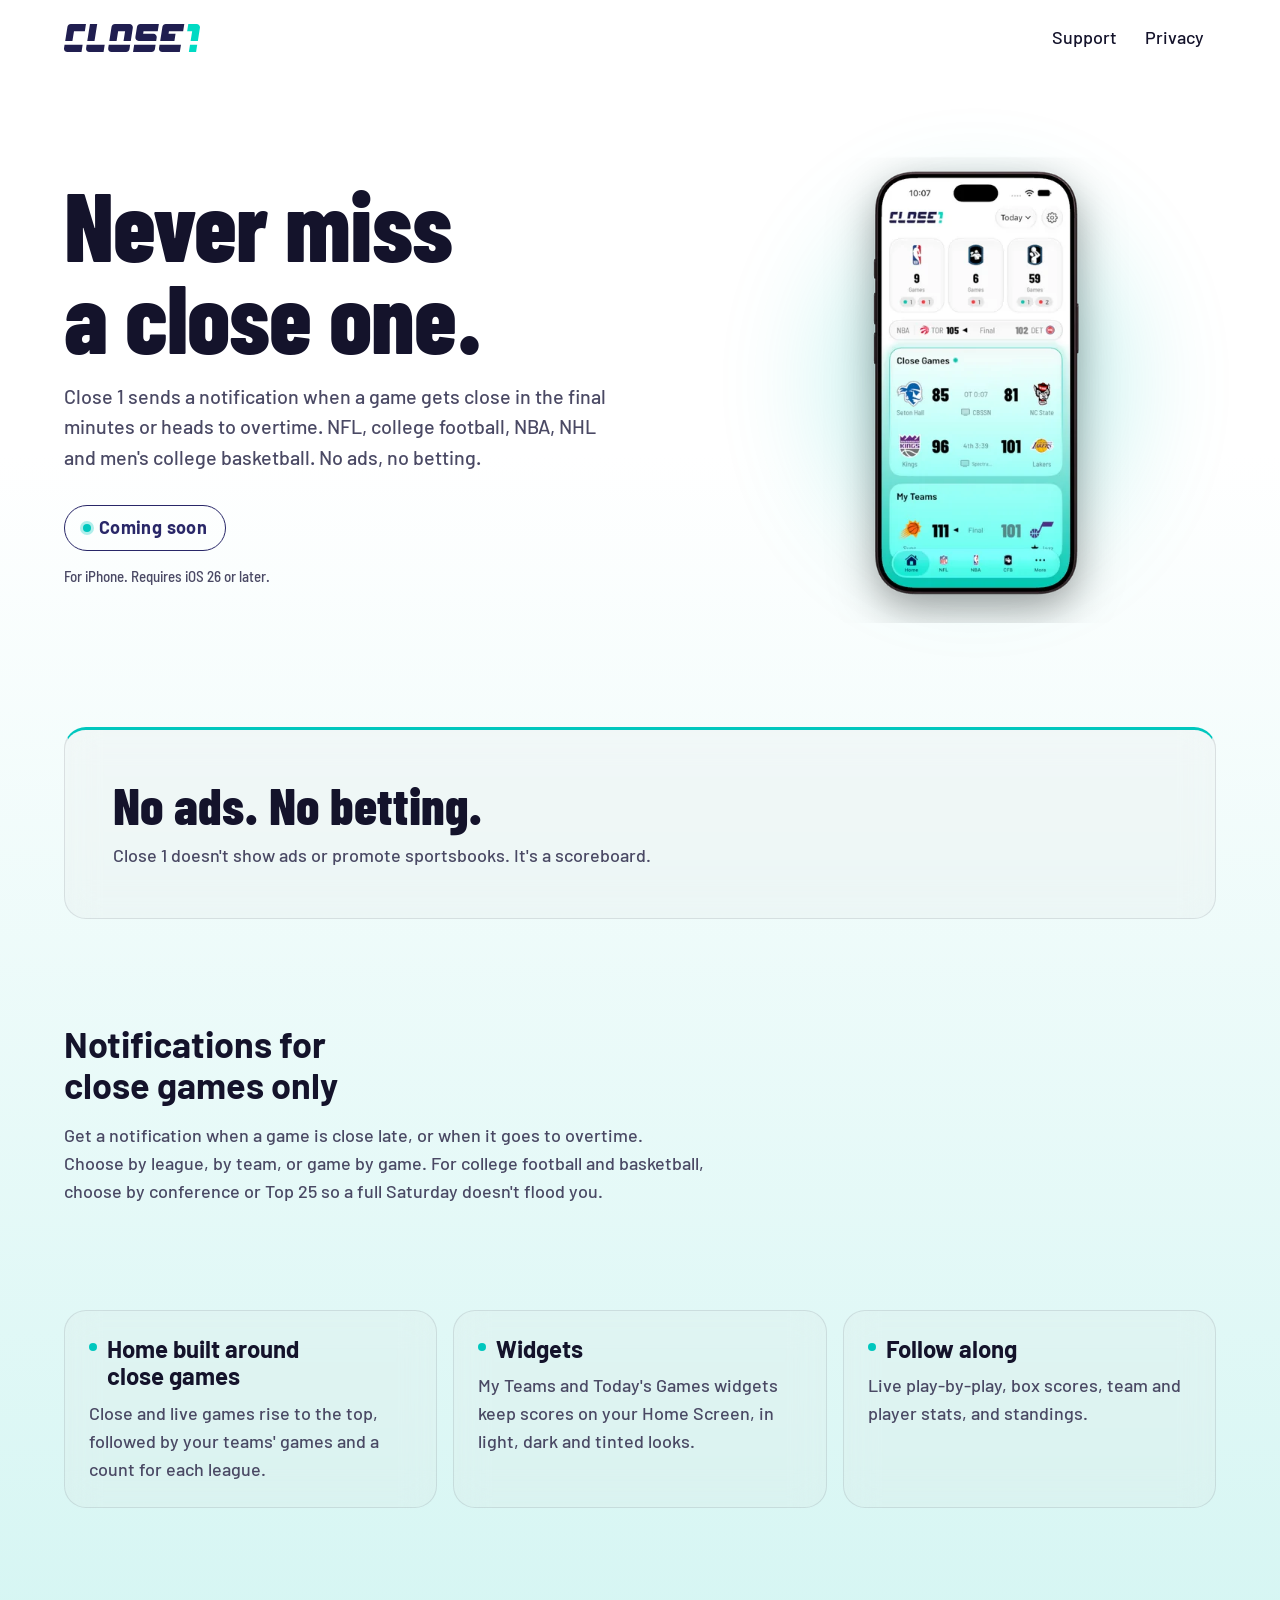
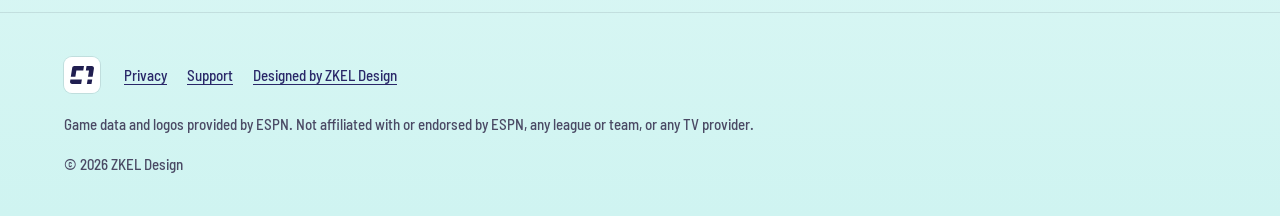
==== index.html @ 5770586e "Build Close 1 marketing site Home, Support (FAQ), Privacy Policy and 404 pages in semantic HTML with" ====
<!doctype html>
<html lang="en">
<head>
  <meta charset="utf-8">
  <meta name="viewport" content="width=device-width, initial-scale=1">
  <title>Close 1: Live Sports Scores</title>
  <meta name="description" content="Close 1 sends notifications when a game gets close or goes to overtime. NFL, college football, NBA, NHL and men's college basketball. No ads, no betting.">
  <link rel="canonical" href="https://close1app.zkeldesign.com/">
  <meta name="color-scheme" content="light dark">
  <meta name="theme-color" content="#ffffff" media="(prefers-color-scheme: light)">
  <meta name="theme-color" content="#201e50" media="(prefers-color-scheme: dark)">

  <!-- Smart App Banner: add once the app has an App Store ID, e.g.
       <meta name="apple-itunes-app" content="app-id=APP_STORE_ID"> -->

  <meta property="og:type" content="website">
  <meta property="og:site_name" content="Close 1">
  <meta property="og:title" content="Close 1: Live Sports Scores">
  <meta property="og:description" content="Close 1 sends notifications when a game gets close or goes to overtime. NFL, college football, NBA, NHL and men's college basketball. No ads, no betting.">
  <meta property="og:url" content="https://close1app.zkeldesign.com/">
  <!-- TODO(close1): add og:image, og:image:width (1200), og:image:height (630),
       og:image:alt and twitter:image once images/og-image.png exists. -->
  <meta name="twitter:card" content="summary_large_image">
  <meta name="twitter:title" content="Close 1: Live Sports Scores">
  <meta name="twitter:description" content="Close 1 sends notifications when a game gets close or goes to overtime. NFL, college football, NBA, NHL and men's college basketball. No ads, no betting.">

  <link rel="icon" href="/images/favicon.svg" type="image/svg+xml">
  <link rel="icon" href="/images/favicon-32.png" type="image/png" sizes="32x32">
  <link rel="apple-touch-icon" href="/apple-touch-icon.png">

  <link rel="preload" href="/fonts/Barlow-Medium.woff2" as="font" type="font/woff2" crossorigin>
  <link rel="preload" href="/fonts/BarlowCondensed-ExtraBold.woff2" as="font" type="font/woff2" crossorigin>
  <link rel="stylesheet" href="/styles.css">
</head>
<body>
  <a class="skip-link" href="#main">Skip to main content</a>

  <header class="site-header">
    <div class="container">
      <a class="brand" href="/">
        <picture>
          <source srcset="/images/wordmark-light.svg" media="(prefers-color-scheme: dark)">
          <img src="/images/wordmark-dark.svg" alt="Close 1" width="136" height="28">
        </picture>
      </a>
      <nav aria-label="Primary" class="site-nav">
        <ul>
          <li><a href="/support/">Support</a></li>
          <li><a href="/privacy/">Privacy</a></li>
        </ul>
      </nav>
    </div>
  </header>

  <main id="main">
    <section class="hero">
      <div class="container">
        <div class="hero-text">
          <h1>Never miss a close one.</h1>
          <p class="hero-lede">Close 1 sends a notification when a game gets close in the final minutes or heads to overtime. NFL, college football, NBA, NHL and men's college basketball. No ads, no betting.</p>
          <!-- App Store badge: when the app is live, replace the "Coming soon" pill below with
               <a href="APP_STORE_URL"><img src="/images/app-store-badge-light.svg" alt="Download on the App Store" width="120" height="40"></a>
               (use a <picture> for the dark badge). See README. -->
          <p class="pill">Coming soon</p>
          <p class="fine-print">For iPhone. Requires iOS 26 or later.</p>
        </div>
        <div class="hero-media">
          <picture>
            <source type="image/webp" media="(prefers-color-scheme: dark)"
                    srcset="/images/hero-dark-640.webp 640w, /images/hero-dark-960.webp 960w"
                    sizes="(min-width: 32rem) 30rem, calc(100vw - 2rem)">
            <source type="image/png" media="(prefers-color-scheme: dark)"
                    srcset="/images/hero-dark-640.png 640w, /images/hero-dark-960.png 960w"
                    sizes="(min-width: 32rem) 30rem, calc(100vw - 2rem)">
            <source type="image/webp"
                    srcset="/images/hero-light-640.webp 640w, /images/hero-light-960.webp 960w"
                    sizes="(min-width: 32rem) 30rem, calc(100vw - 2rem)">
            <img src="/images/hero-light-960.png"
                 srcset="/images/hero-light-640.png 640w, /images/hero-light-960.png 960w"
                 sizes="(min-width: 32rem) 30rem, calc(100vw - 2rem)"
                 width="960" height="960" fetchpriority="high"
                 alt="Close 1 Home screen showing a Close Games card with a game in the final minutes.">
          </picture>
        </div>
      </div>
    </section>

    <section class="section">
      <div class="container">
        <div class="band card">
          <h2>No ads. No betting.</h2>
          <p>Close 1 doesn't show ads or promote sportsbooks. It's a scoreboard.</p>
        </div>
      </div>
    </section>

    <section class="section">
      <div class="container feature-main">
        <div>
          <h2>Notifications for close games only</h2>
          <p class="section-text">Get a notification when a game is close late, or when it goes to overtime. Choose by league, by team, or game by game. For college football and basketball, choose by conference or Top 25 so a full Saturday doesn't flood you.</p>
        </div>
        <!-- Image slot: add images/notifications-light.png and -dark.png, then add a
             <div class="feature-media"><picture>…</picture></div> here with
             alt="Close 1 notifications for a close game and a game headed to overtime."
             and loading="lazy". -->
      </div>
    </section>

    <section class="section">
      <div class="container">
        <ul class="feature-grid">
          <li class="feature-card card">
            <h2>Home built around close games</h2>
            <p>Close and live games rise to the top, followed by your teams' games and a count for each league.</p>
            <!-- Image slot: images/home-light.png / home-dark.png.
                 alt="Close 1 Home screen with Today's Lineup, Close Games and My Teams." -->
          </li>
          <li class="feature-card card">
            <h2>Widgets</h2>
            <p>My Teams and Today's Games widgets keep scores on your Home Screen, in light, dark and tinted looks.</p>
            <!-- Image slot: images/widgets-light.png / widgets-dark.png.
                 alt="Close 1 My Teams and Today's Games widgets on an iPhone Home Screen." -->
          </li>
          <li class="feature-card card">
            <h2>Follow along</h2>
            <p>Live play-by-play, box scores, team and player stats, and standings.</p>
            <!-- Image slot: images/follow-along-light.png / follow-along-dark.png.
                 alt="Close 1 game details with live plays and player stats." -->
          </li>
        </ul>
      </div>
    </section>

    <!-- TODO(close1): add tip line when TIP_URL is available -->
  </main>

  <footer class="site-footer">
    <div class="container">
      <div class="footer-top">
        <picture>
          <source srcset="/images/monogram-dark.svg" media="(prefers-color-scheme: dark)">
          <img class="footer-mark" src="/images/monogram-light.svg" alt="" width="36" height="36">
        </picture>
        <ul class="footer-links">
          <li><a href="/privacy/">Privacy</a></li>
          <li><a href="/support/">Support</a></li>
          <li><a href="https://zkeldesign.com">Designed by ZKEL Design</a></li>
        </ul>
      </div>
      <p>Game data and logos provided by ESPN. Not affiliated with or endorsed by ESPN, any league or team, or any TV provider.</p>
      <p>© 2026 ZKEL Design</p>
    </div>
  </footer>
</body>
</html>
---- styles.css ----
/* Close 1 site styles
   One stylesheet, no build step. Design tokens live in :root and are
   redefined for dark mode. Contrast ratios for these tokens are in README.md. */

/* ---------- Fonts (self-hosted Barlow, SIL OFL 1.1) ---------- */

@font-face {
  font-family: "Barlow";
  src: url("/fonts/Barlow-Medium.woff2") format("woff2");
  font-weight: 500;
  font-style: normal;
  font-display: swap;
}

@font-face {
  font-family: "Barlow";
  src: url("/fonts/Barlow-Bold.woff2") format("woff2");
  font-weight: 700;
  font-style: normal;
  font-display: swap;
}

@font-face {
  font-family: "Barlow Condensed";
  src: url("/fonts/BarlowCondensed-ExtraBold.woff2") format("woff2");
  font-weight: 800;
  font-style: normal;
  font-display: swap;
}

@font-face {
  font-family: "Barlow Semi Condensed";
  src: url("/fonts/BarlowSemiCondensed-Medium.woff2") format("woff2");
  font-weight: 500;
  font-style: normal;
  font-display: swap;
}

/* ---------- Design tokens ---------- */

:root {
  color-scheme: light dark;

  /* Brand */
  --navy: #292768;
  --mint: #00c7be;           /* light mode: decoration only (2.1:1 on white) */

  /* Light scheme */
  --bg: #ffffff;
  --bg-end: #cff4f1;         /* soft mint at the bottom of the page */
  --text: #14132b;
  --text-secondary: #4a4964;
  --accent: var(--navy);     /* links, pill, text accents */
  --accent-on: #ffffff;
  --focus: var(--navy);
  --decor: var(--mint);      /* glows, borders, dots */
  --live: #ff3b30;
  --surface: rgb(221 221 221 / 0.15);
  --surface-solid: #fafafa;
  --outline: rgb(20 19 43 / 0.1);
  --shadow: 0 1.5rem 3rem -1.5rem rgb(41 39 104 / 0.35);

  /* Type */
  --font-body: "Barlow", system-ui, -apple-system, "Segoe UI", Roboto, "Helvetica Neue", Arial, sans-serif;
  --font-display: "Barlow Condensed", "Avenir Next Condensed", "Arial Narrow", system-ui, sans-serif;
  --font-small: "Barlow Semi Condensed", "Barlow", system-ui, -apple-system, "Segoe UI", Roboto, Arial, sans-serif;

  --step-0: 1.0625rem;                                  /* 17px body */
  --step-small: 0.9375rem;                              /* 15px */
  --step-1: clamp(1.25rem, 1.1rem + 0.6vw, 1.5rem);     /* card headings */
  --step-2: clamp(1.625rem, 1.3rem + 1.4vw, 2.25rem);   /* section headings */
  --step-hero: clamp(3rem, 1.6rem + 6vw, 6rem);         /* h1 */

  /* Layout */
  --gutter: clamp(1rem, 4vw, 2rem);
  --max: 72rem;
  --radius: 1.375rem;   /* 22px */
  --space: clamp(3.5rem, 2rem + 6vw, 6.5rem);
}

@media (prefers-color-scheme: dark) {
  :root {
    --bg: #201e50;
    --bg-end: #07061a;
    --text: #ffffff;
    --text-secondary: #c3c2dc;
    --accent: #63e6e2;
    --accent-on: #201e50;
    --focus: #63e6e2;
    --decor: #63e6e2;
    --live: #ff453a;
    --surface: rgb(42 42 51 / 0.6);
    --surface-solid: #1f1e33;
    --outline: rgb(255 255 255 / 0.1);
    --shadow: 0 1.5rem 3.5rem -1rem rgb(99 230 226 / 0.18);
  }
}

@media (min-width: 64rem) {
  :root {
    --step-0: 1.125rem; /* 18px */
  }
}

/* ---------- Base ---------- */

*,
*::before,
*::after {
  box-sizing: border-box;
}

html {
  -webkit-text-size-adjust: 100%;
  text-size-adjust: 100%;
}

body {
  margin: 0;
  min-height: 100vh;
  display: flex;
  flex-direction: column;
  background-color: var(--bg);
  background-image: linear-gradient(180deg, var(--bg) 0%, var(--bg) 25%, var(--bg-end) 100%);
  color: var(--text);
  font-family: var(--font-body);
  font-weight: 500;
  font-size: var(--step-0);
  line-height: 1.55;
  overflow-wrap: break-word;
}

main {
  flex: 1;
}

h1,
h2,
h3 {
  margin: 0;
  line-height: 1.15;
  text-wrap: balance;
}

h2,
h3 {
  font-weight: 700;
}

p {
  margin: 0;
  text-wrap: pretty;
}

img,
svg {
  display: block;
  max-width: 100%;
  height: auto;
}

a {
  color: var(--accent);
  text-decoration-line: underline;
  text-decoration-thickness: 0.08em;
  text-underline-offset: 0.18em;
}

a:hover {
  text-decoration-thickness: 0.14em;
}

:focus-visible {
  outline: 3px solid var(--focus);
  outline-offset: 3px;
  border-radius: 0.25rem;
}

.container {
  width: 100%;
  max-width: calc(var(--max) + 2 * var(--gutter));
  margin-inline: auto;
  padding-inline: var(--gutter);
}

.visually-hidden {
  position: absolute !important;
  width: 1px;
  height: 1px;
  margin: -1px;
  padding: 0;
  overflow: hidden;
  clip: rect(0 0 0 0);
  white-space: nowrap;
  border: 0;
}

/* ---------- Skip link ---------- */

.skip-link {
  position: absolute;
  top: 0.5rem;
  left: 0.5rem;
  z-index: 10;
  padding: 0.75rem 1rem;
  background: var(--accent);
  color: var(--accent-on);
  font-weight: 700;
  border-radius: 0.5rem;
  transform: translateY(-200%);
}

.skip-link:focus,
.skip-link:focus-visible {
  transform: none;
  outline-color: var(--text);
}

/* ---------- Header ---------- */

.site-header .container {
  display: flex;
  flex-wrap: wrap;
  align-items: center;
  justify-content: space-between;
  gap: 0.5rem 1.5rem;
  padding-block: 1rem;
}

.brand {
  display: inline-flex;
  align-items: center;
  min-height: 2.75rem;
  padding-block: 0.25rem;
}

.brand img {
  width: 8.5rem;
  height: auto;
}

.site-nav ul {
  display: flex;
  flex-wrap: wrap;
  gap: 0.25rem;
  margin: 0;
  padding: 0;
  list-style: none;
}

.site-nav a {
  display: inline-flex;
  align-items: center;
  min-height: 2.75rem;
  min-width: 2.75rem;
  padding: 0.5rem 0.75rem;
  color: var(--text);
  text-decoration: none;
  border-radius: 999px;
}

.site-nav a:hover {
  background: var(--surface);
  box-shadow: inset 0 0 0 1px var(--outline);
}

.site-nav a[aria-current="page"] {
  color: var(--accent);
  text-decoration-line: underline;
  text-decoration-thickness: 2px;
  text-underline-offset: 0.3em;
}

/* ---------- Cards ---------- */

.card {
  background: var(--surface-solid);
  border: 1px solid var(--outline);
  border-radius: var(--radius);
}

@supports ((-webkit-backdrop-filter: blur(1px)) or (backdrop-filter: blur(1px))) {
  .card {
    background: var(--surface);
    -webkit-backdrop-filter: blur(16px);
    backdrop-filter: blur(16px);
  }
}

/* ---------- Hero ---------- */

.hero {
  padding-block: clamp(2rem, 1rem + 4vw, 4.5rem) var(--space);
}

.hero .container {
  display: grid;
  gap: clamp(2.5rem, 2rem + 3vw, 4rem);
  align-items: center;
}

.hero h1 {
  font-family: var(--font-display);
  font-weight: 800;
  font-size: var(--step-hero);
  line-height: 0.95;
  letter-spacing: -0.01em;
}

.hero-lede {
  margin-top: 1.25rem;
  max-width: 34rem;
  font-size: calc(var(--step-0) * 1.1);
  color: var(--text-secondary);
}

/* Non-interactive status pill. Deliberately an outline badge, not a filled
   button, so it doesn't read as something to press. */
.pill {
  display: inline-flex;
  align-items: center;
  gap: 0.5rem;
  margin-top: 2rem;
  padding: 0.5rem 1.125rem;
  border: 1.5px solid var(--accent);
  border-radius: 999px;
  color: var(--accent);
  font-weight: 700;
  letter-spacing: 0.02em;
}

.pill::before {
  content: "";
  width: 0.5rem;
  height: 0.5rem;
  border-radius: 50%;
  background: var(--decor);
  box-shadow: 0 0 0 3px color-mix(in srgb, var(--decor) 30%, transparent);
}

.fine-print {
  margin-top: 0.875rem;
  font-family: var(--font-small);
  font-size: var(--step-small);
  color: var(--text-secondary);
}

.hero-media {
  position: relative;
  justify-self: center;
  width: 100%;
  max-width: 30rem;
}

/* Soft glow behind the phone. The hero PNGs are transparent mockups that
   already include their own drop shadow, so the image itself gets no box. */
.hero-media::before {
  content: "";
  position: absolute;
  inset: 15% 20%;
  z-index: -1;
  border-radius: 50%;
  background: var(--decor);
  opacity: 0.22;
  filter: blur(60px);
}

.hero-media img {
  position: relative;
  width: 100%;
}

/* Raw screenshots for the feature blocks: rounded corners and a soft shadow. */
.feature-media img {
  width: 100%;
  border-radius: var(--radius);
  box-shadow: var(--shadow);
}

@media (min-width: 55rem) {
  .hero .container {
    grid-template-columns: 1.05fr 0.95fr;
  }

  .hero-media {
    justify-self: end;
  }
}

/* ---------- Sections ---------- */

.section {
  padding-block: 0 var(--space);
}

.section h2 {
  font-size: var(--step-2);
}

.section-text {
  margin-top: 1rem;
  max-width: 40rem;
  color: var(--text-secondary);
}

/* No-ads band */
.band {
  padding: clamp(1.75rem, 1rem + 3vw, 3rem);
  border-top: 3px solid var(--decor);
}

.band h2 {
  font-family: var(--font-display);
  font-weight: 800;
  font-size: clamp(2rem, 1.4rem + 2.5vw, 3.25rem);
  line-height: 1;
}

.band p {
  margin-top: 0.75rem;
  max-width: 40rem;
  color: var(--text-secondary);
}

/* Main feature */
.feature-main {
  display: grid;
  gap: 2rem;
  align-items: center;
}

.feature-main h2 {
  max-width: 20ch;
}

@media (min-width: 55rem) {
  .feature-main:has(.feature-media) {
    grid-template-columns: 1fr 1fr;
  }
}

/* Feature grid */
.feature-grid {
  display: grid;
  grid-template-columns: repeat(auto-fit, minmax(min(100%, 18rem), 1fr));
  gap: 1rem;
  margin: 0;
  padding: 0;
  list-style: none;
}

.feature-card {
  display: flex;
  flex-direction: column;
  gap: 0.625rem;
  padding: 1.5rem;
}

.feature-card h2 {
  display: flex;
  align-items: flex-start;
  gap: 0.625rem;
  font-size: var(--step-1);
}

/* Decorative "close game" dot, echoing the app's Close Games card. */
.feature-card h2::before {
  content: "";
  flex: none;
  width: 0.5rem;
  height: 0.5rem;
  margin-top: 0.36em; /* centers the dot on the first line */
  border-radius: 50%;
  background: var(--decor);
}

.feature-card p {
  color: var(--text-secondary);
}

.feature-card .feature-media {
  margin-top: auto;
  padding-top: 0.75rem;
}

/* Tip line (home page only) */
.tip {
  color: var(--text-secondary);
  text-align: center;
}

/* ---------- Content pages (support, privacy, 404) ---------- */

.page {
  padding-block: clamp(2rem, 1rem + 4vw, 4rem) var(--space);
}

.prose {
  max-width: 44rem;
}

.prose h1 {
  font-family: var(--font-display);
  font-weight: 800;
  font-size: clamp(2.5rem, 1.8rem + 3vw, 4rem);
  line-height: 1;
}

.prose h2 {
  margin-top: 2.5rem;
  font-size: var(--step-1);
}

.prose p,
.prose ul {
  margin-top: 1rem;
}

.prose ul {
  padding-left: 1.25rem;
}

.prose li + li {
  margin-top: 0.5rem;
}

.prose .lede {
  margin-top: 1.25rem;
  color: var(--text-secondary);
}

.meta {
  font-family: var(--font-small);
  font-size: var(--step-small);
  color: var(--text-secondary);
}

/* ---------- FAQ ---------- */

.faq {
  margin-top: 1.25rem;
  display: grid;
  gap: 0.625rem;
}

.faq details {
  scroll-margin-top: 1rem;
}

.faq summary {
  display: flex;
  align-items: center;
  justify-content: space-between;
  gap: 1rem;
  min-height: 2.75rem;
  padding: 1rem 1.25rem;
  font-weight: 700;
  cursor: pointer;
  list-style: none;
  border-radius: var(--radius);
}

.faq summary::-webkit-details-marker {
  display: none;
}

.faq summary:focus-visible {
  outline-offset: -3px;
}

/* Plus/minus indicator: shape changes, not just color. */
.faq summary::after {
  content: "";
  flex: none;
  width: 1.25rem;
  height: 1.25rem;
  background:
    linear-gradient(currentColor, currentColor) center / 100% 2px no-repeat,
    linear-gradient(currentColor, currentColor) center / 2px 100% no-repeat;
  color: var(--accent);
}

.faq details[open] > summary::after {
  background:
    linear-gradient(currentColor, currentColor) center / 100% 2px no-repeat;
}

.faq .answer {
  padding: 0 1.25rem 1.25rem;
  color: var(--text-secondary);
}

.faq .answer p {
  margin: 0;
}

/* ---------- Footer ---------- */

.site-footer {
  padding-block: 2.5rem;
  border-top: 1px solid var(--outline);
  font-family: var(--font-small);
  font-size: var(--step-small);
  color: var(--text-secondary);
}

.site-footer .container {
  display: grid;
  gap: 1rem;
}

.footer-top {
  display: flex;
  flex-wrap: wrap;
  align-items: center;
  gap: 1rem 1.5rem;
}

.footer-mark {
  width: 2.25rem;
  height: 2.25rem;
  border-radius: 0.5rem;
  box-shadow: 0 0 0 1px var(--outline);
}

.footer-links {
  display: flex;
  flex-wrap: wrap;
  gap: 0 0.25rem;
  margin: 0;
  padding: 0;
  list-style: none;
}

.footer-links a {
  display: inline-flex;
  align-items: center;
  min-height: 2.75rem;
  padding-inline: 0.5rem;
}

.footer-links li:first-child a {
  padding-left: 0;
}

.site-footer p {
  max-width: 44rem;
}

/* ---------- 404 ---------- */

.not-found .button-link {
  display: inline-flex;
  align-items: center;
  min-height: 2.75rem;
  margin-top: 1.5rem;
}

/* ---------- Preferences ---------- */

@media (prefers-reduced-motion: reduce) {
  *,
  *::before,
  *::after {
    transition-duration: 0.01ms !important;
    animation-duration: 0.01ms !important;
    animation-iteration-count: 1 !important;
    scroll-behavior: auto !important;
  }
}

@media (forced-colors: active) {
  .card,
  .pill,
  .faq summary {
    border: 1px solid CanvasText;
  }

  .pill::before,
  .feature-card h2::before {
    forced-color-adjust: none;
    background: CanvasText;
  }

  .faq summary::after {
    forced-color-adjust: none;
    color: CanvasText;
  }

  :focus-visible {
    outline-color: Highlight;
  }
}
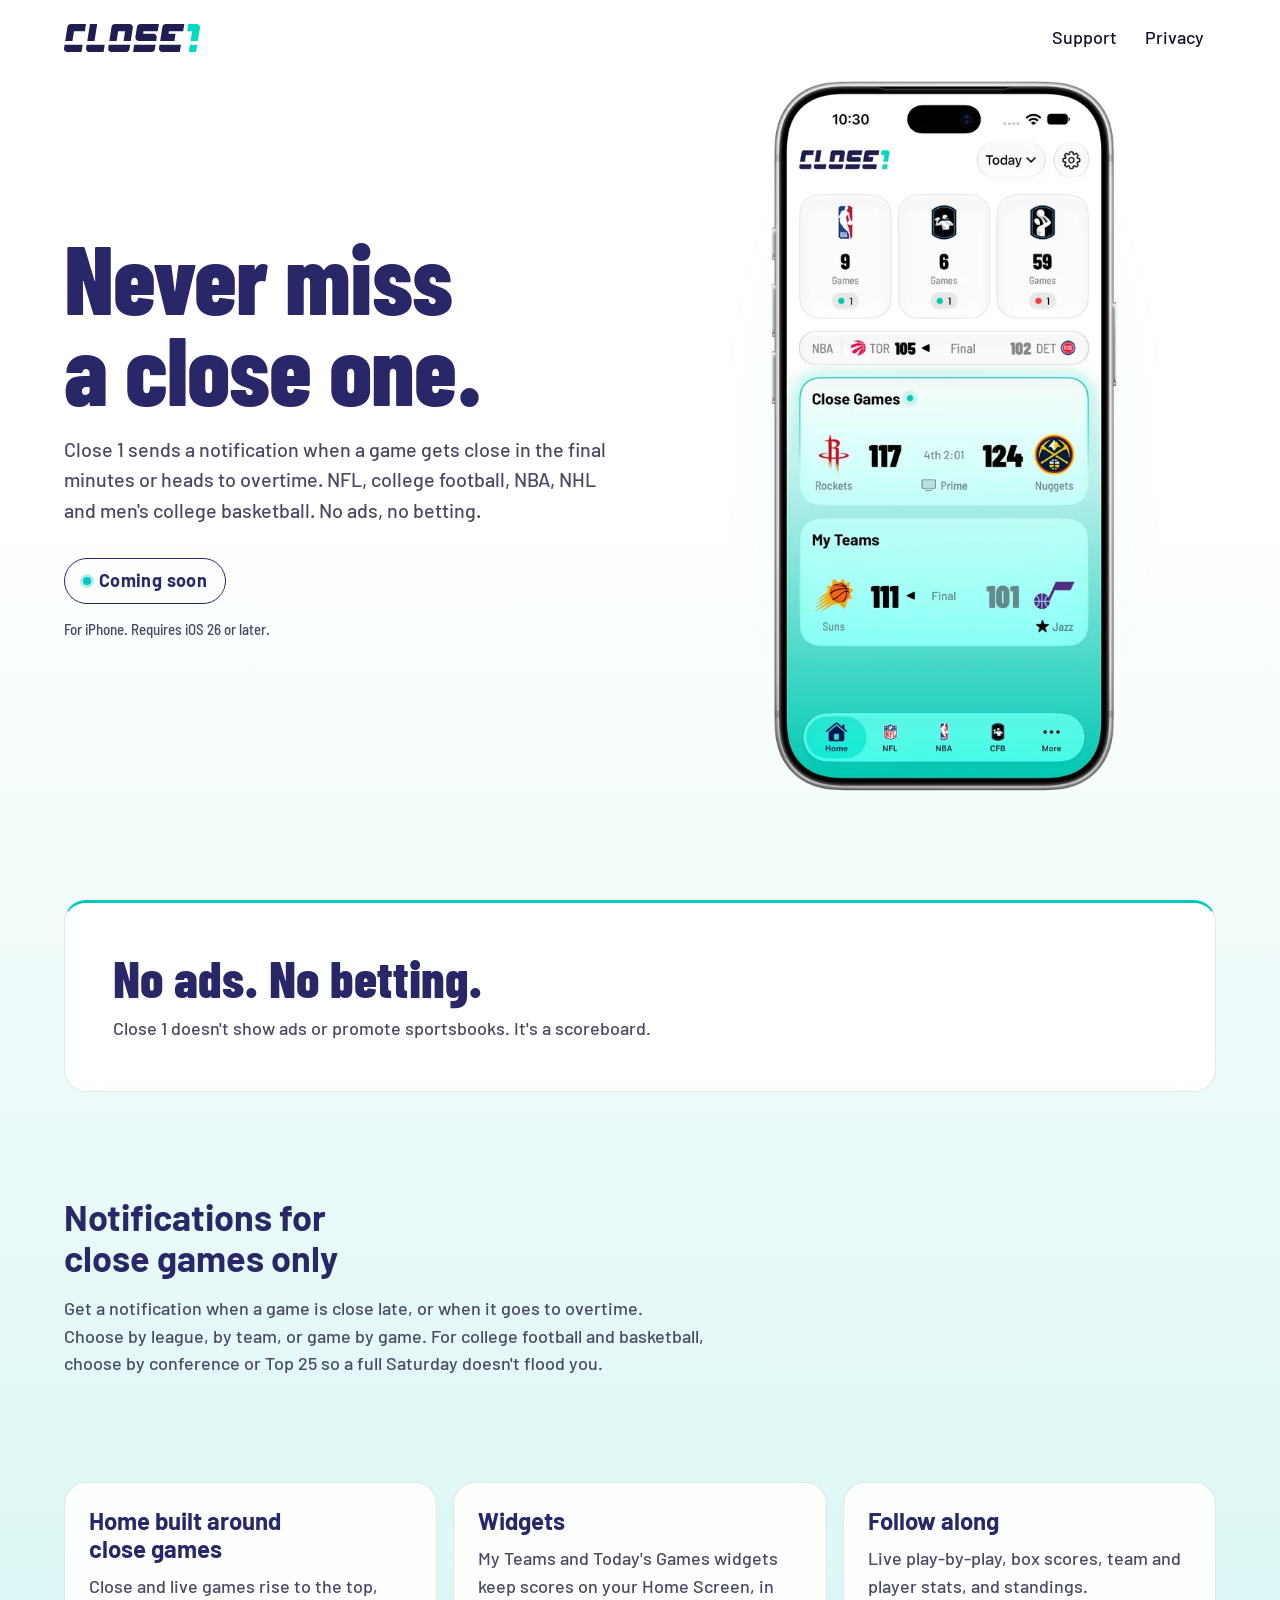
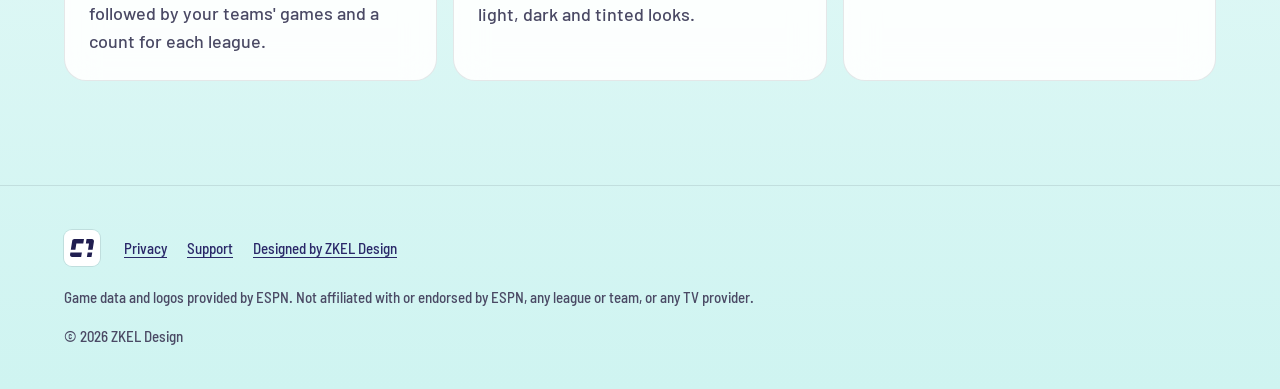
==== commit 9abe2a77: "Switch hero to narrow phone mockups and flip dark gradient - Replace the square hero images with new" ====
--- a/index.html
+++ b/index.html
@@ -8,7 +8,7 @@
   <link rel="canonical" href="https://close1app.zkeldesign.com/">
   <meta name="color-scheme" content="light dark">
   <meta name="theme-color" content="#ffffff" media="(prefers-color-scheme: light)">
-  <meta name="theme-color" content="#201e50" media="(prefers-color-scheme: dark)">
+  <meta name="theme-color" content="#07061a" media="(prefers-color-scheme: dark)">
 
   <!-- Smart App Banner: add once the app has an App Store ID, e.g.
        <meta name="apple-itunes-app" content="app-id=APP_STORE_ID"> -->
@@ -67,18 +67,18 @@
         <div class="hero-media">
           <picture>
             <source type="image/webp" media="(prefers-color-scheme: dark)"
-                    srcset="/images/hero-dark-640.webp 640w, /images/hero-dark-960.webp 960w"
-                    sizes="(min-width: 32rem) 30rem, calc(100vw - 2rem)">
+                    srcset="/images/mockup-dark-480.webp 480w, /images/mockup-dark-720.webp 720w, /images/mockup-dark-960.webp 960w"
+                    sizes="23rem">
             <source type="image/png" media="(prefers-color-scheme: dark)"
-                    srcset="/images/hero-dark-640.png 640w, /images/hero-dark-960.png 960w"
-                    sizes="(min-width: 32rem) 30rem, calc(100vw - 2rem)">
+                    srcset="/images/mockup-dark-480.png 480w, /images/mockup-dark-720.png 720w, /images/mockup-dark-960.png 960w"
+                    sizes="23rem">
             <source type="image/webp"
-                    srcset="/images/hero-light-640.webp 640w, /images/hero-light-960.webp 960w"
-                    sizes="(min-width: 32rem) 30rem, calc(100vw - 2rem)">
-            <img src="/images/hero-light-960.png"
-                 srcset="/images/hero-light-640.png 640w, /images/hero-light-960.png 960w"
-                 sizes="(min-width: 32rem) 30rem, calc(100vw - 2rem)"
-                 width="960" height="960" fetchpriority="high"
+                    srcset="/images/mockup-light-480.webp 480w, /images/mockup-light-720.webp 720w, /images/mockup-light-960.webp 960w"
+                    sizes="23rem">
+            <img src="/images/mockup-light-960.png"
+                 srcset="/images/mockup-light-480.png 480w, /images/mockup-light-720.png 720w, /images/mockup-light-960.png 960w"
+                 sizes="23rem"
+                 width="960" height="1963" fetchpriority="high"
                  alt="Close 1 Home screen showing a Close Games card with a game in the final minutes.">
           </picture>
         </div>
--- a/styles.css
+++ b/styles.css
@@ -50,12 +50,13 @@
   --bg-end: #cff4f1;         /* soft mint at the bottom of the page */
   --text: #14132b;
   --text-secondary: #4a4964;
+  --heading: var(--navy);
   --accent: var(--navy);     /* links, pill, text accents */
   --accent-on: #ffffff;
   --focus: var(--navy);
   --decor: var(--mint);      /* glows, borders, dots */
   --live: #ff3b30;
-  --surface: rgb(221 221 221 / 0.15);
+  --surface: rgb(255 255 255 / 0.9);
   --surface-solid: #fafafa;
   --outline: rgb(20 19 43 / 0.1);
   --shadow: 0 1.5rem 3rem -1.5rem rgb(41 39 104 / 0.35);
@@ -80,10 +81,11 @@
 
 @media (prefers-color-scheme: dark) {
   :root {
-    --bg: #201e50;
-    --bg-end: #07061a;
+    --bg: #07061a;             /* near-black at the top, matching the app */
+    --bg-end: #201e50;         /* brand navy at the bottom */
     --text: #ffffff;
     --text-secondary: #c3c2dc;
+    --heading: #ffffff;        /* navy is unreadable on the dark background */
     --accent: #63e6e2;
     --accent-on: #201e50;
     --focus: #63e6e2;
@@ -138,6 +140,7 @@
 h2,
 h3 {
   margin: 0;
+  color: var(--heading);
   line-height: 1.15;
   text-wrap: balance;
 }
@@ -345,11 +348,12 @@
   color: var(--text-secondary);
 }
 
+/* The mockup is a tall, narrow phone (1350×2760), so it's sized by height,
+   not width. --hero-phone-h is the max height; width follows the aspect ratio. */
 .hero-media {
+  --hero-phone-h: min(36rem, 75svh);
   position: relative;
   justify-self: center;
-  width: 100%;
-  max-width: 30rem;
 }
 
 /* Soft glow behind the phone. The hero PNGs are transparent mockups that
@@ -367,7 +371,8 @@
 
 .hero-media img {
   position: relative;
-  width: 100%;
+  width: auto;
+  height: var(--hero-phone-h);
 }
 
 /* Raw screenshots for the feature blocks: rounded corners and a soft shadow. */
@@ -377,13 +382,20 @@
   box-shadow: var(--shadow);
 }
 
+/* Side by side: the phone sits flush under the header and the text is centered
+   against it. The bottom keeps the standard section gap before the next card. */
 @media (min-width: 55rem) {
+  .hero {
+    padding-block: 0 var(--space);
+  }
+
   .hero .container {
-    grid-template-columns: 1.05fr 0.95fr;
+    grid-template-columns: 1fr 1fr;
   }
 
   .hero-media {
-    justify-self: end;
+    --hero-phone-h: clamp(32rem, 80svh, 46rem);
+    justify-self: center;
   }
 }
 
@@ -457,21 +469,7 @@
 }
 
 .feature-card h2 {
-  display: flex;
-  align-items: flex-start;
-  gap: 0.625rem;
   font-size: var(--step-1);
-}
-
-/* Decorative "close game" dot, echoing the app's Close Games card. */
-.feature-card h2::before {
-  content: "";
-  flex: none;
-  width: 0.5rem;
-  height: 0.5rem;
-  margin-top: 0.36em; /* centers the dot on the first line */
-  border-radius: 50%;
-  background: var(--decor);
 }
 
 .feature-card p {
@@ -676,8 +674,7 @@
     border: 1px solid CanvasText;
   }
 
-  .pill::before,
-  .feature-card h2::before {
+  .pill::before {
     forced-color-adjust: none;
     background: CanvasText;
   }
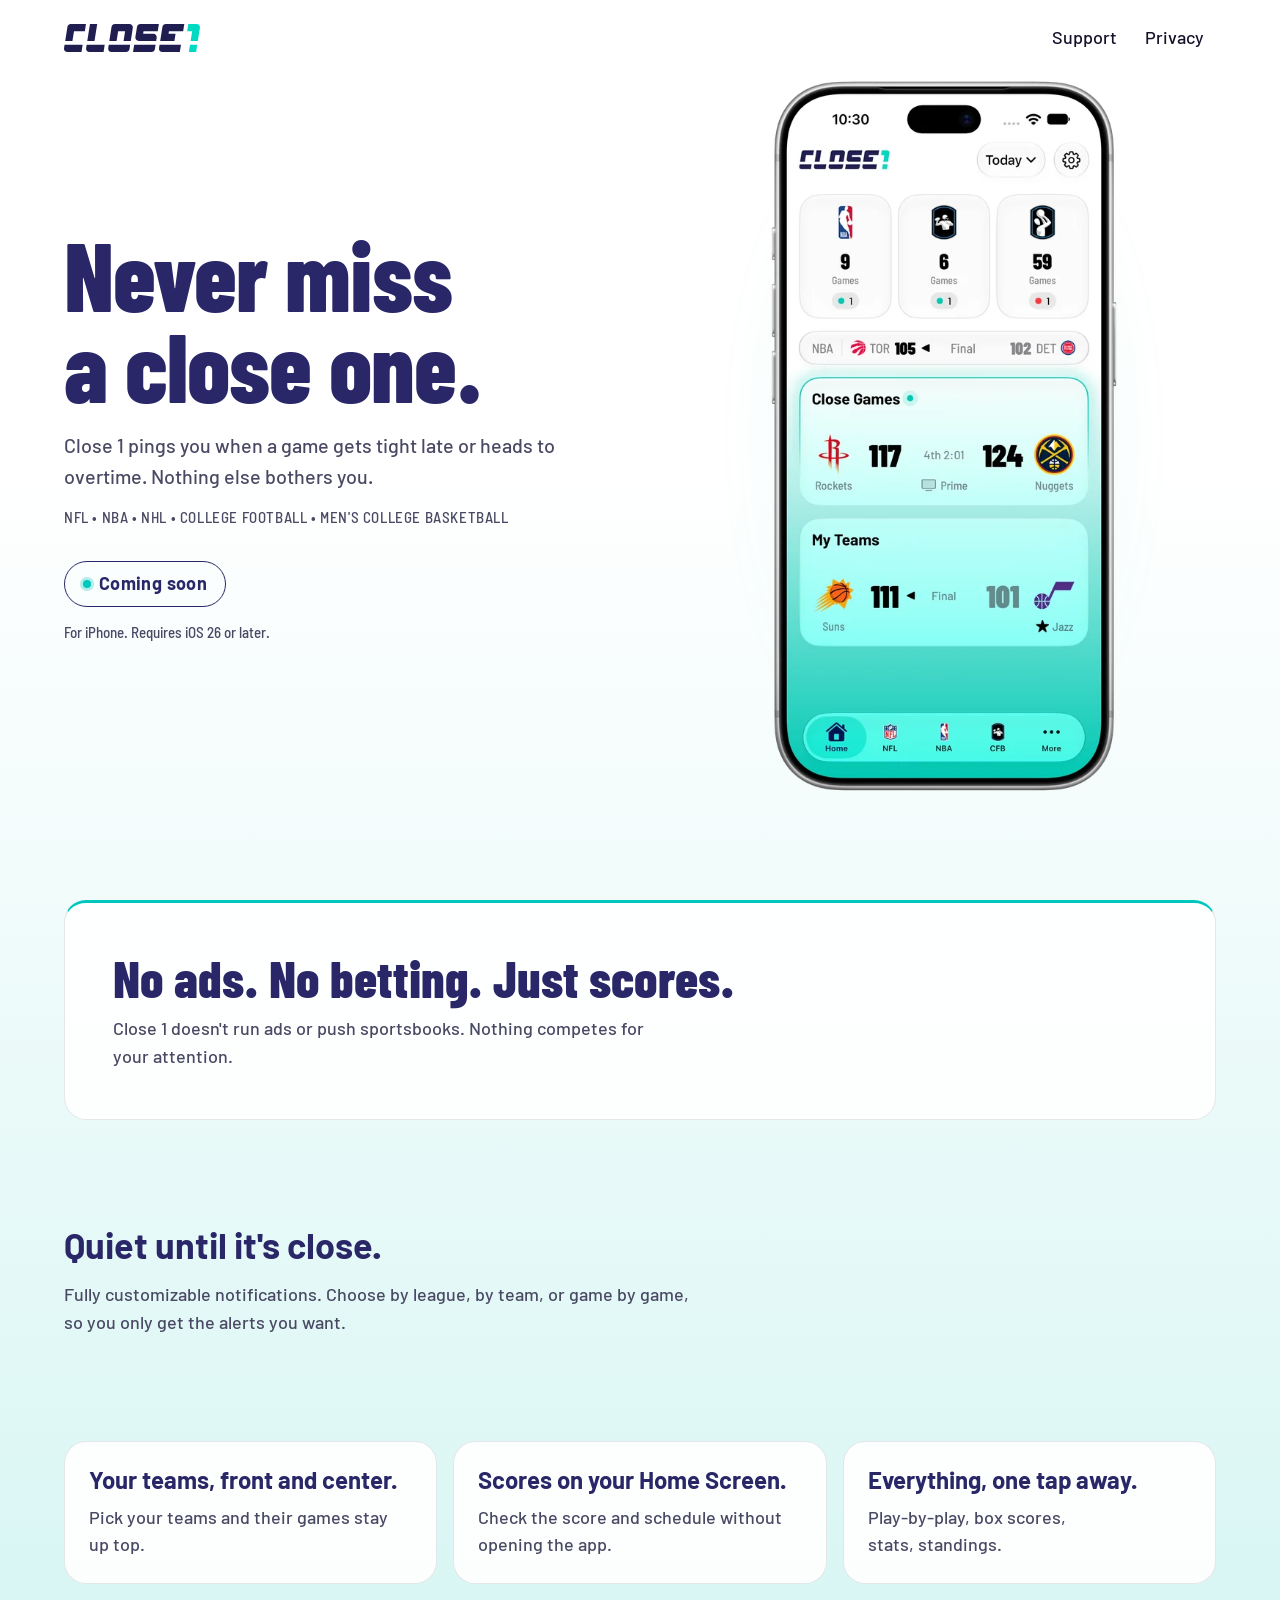
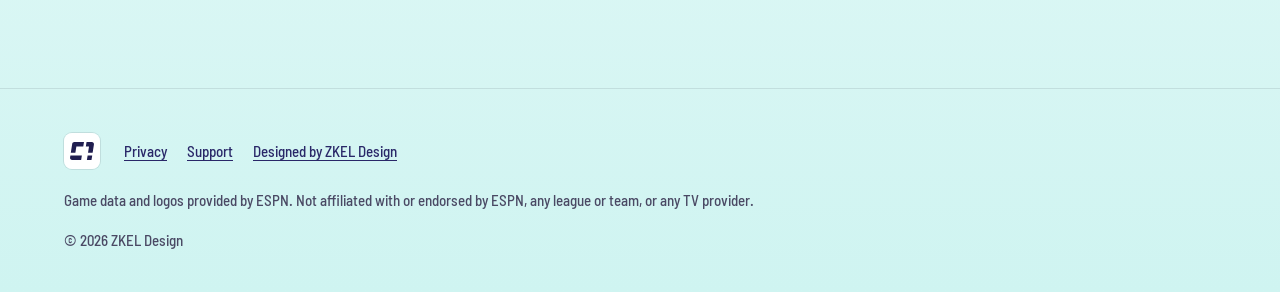
==== commit ed681fdb: "Rewrite Home, Support FAQ and 404 copy in a tighter voice Shorten the hero lede, move the leagues to" ====
--- a/index.html
+++ b/index.html
@@ -4,7 +4,7 @@
   <meta charset="utf-8">
   <meta name="viewport" content="width=device-width, initial-scale=1">
   <title>Close 1: Live Sports Scores</title>
-  <meta name="description" content="Close 1 sends notifications when a game gets close or goes to overtime. NFL, college football, NBA, NHL and men's college basketball. No ads, no betting.">
+  <meta name="description" content="Close 1 pings you when a game gets tight late or heads to overtime. NFL, college football, NBA, NHL and men's college basketball. No ads, no betting.">
   <link rel="canonical" href="https://close1app.zkeldesign.com/">
   <meta name="color-scheme" content="light dark">
   <meta name="theme-color" content="#ffffff" media="(prefers-color-scheme: light)">
@@ -16,13 +16,13 @@
   <meta property="og:type" content="website">
   <meta property="og:site_name" content="Close 1">
   <meta property="og:title" content="Close 1: Live Sports Scores">
-  <meta property="og:description" content="Close 1 sends notifications when a game gets close or goes to overtime. NFL, college football, NBA, NHL and men's college basketball. No ads, no betting.">
+  <meta property="og:description" content="Close 1 pings you when a game gets tight late or heads to overtime. NFL, college football, NBA, NHL and men's college basketball. No ads, no betting.">
   <meta property="og:url" content="https://close1app.zkeldesign.com/">
   <!-- TODO(close1): add og:image, og:image:width (1200), og:image:height (630),
        og:image:alt and twitter:image once images/og-image.png exists. -->
   <meta name="twitter:card" content="summary_large_image">
   <meta name="twitter:title" content="Close 1: Live Sports Scores">
-  <meta name="twitter:description" content="Close 1 sends notifications when a game gets close or goes to overtime. NFL, college football, NBA, NHL and men's college basketball. No ads, no betting.">
+  <meta name="twitter:description" content="Close 1 pings you when a game gets tight late or heads to overtime. NFL, college football, NBA, NHL and men's college basketball. No ads, no betting.">
 
   <link rel="icon" href="/images/favicon.svg" type="image/svg+xml">
   <link rel="icon" href="/images/favicon-32.png" type="image/png" sizes="32x32">
@@ -57,7 +57,8 @@
       <div class="container">
         <div class="hero-text">
           <h1>Never miss a close one.</h1>
-          <p class="hero-lede">Close 1 sends a notification when a game gets close in the final minutes or heads to overtime. NFL, college football, NBA, NHL and men's college basketball. No ads, no betting.</p>
+          <p class="hero-lede">Close 1 pings you when a game gets tight late or heads to overtime. Nothing else bothers you.</p>
+          <p class="hero-leagues">NFL • NBA • NHL • College Football • Men's College Basketball</p>
           <!-- App Store badge: when the app is live, replace the "Coming soon" pill below with
                <a href="APP_STORE_URL"><img src="/images/app-store-badge-light.svg" alt="Download on the App Store" width="120" height="40"></a>
                (use a <picture> for the dark badge). See README. -->
@@ -88,8 +89,8 @@
     <section class="section">
       <div class="container">
         <div class="band card">
-          <h2>No ads. No betting.</h2>
-          <p>Close 1 doesn't show ads or promote sportsbooks. It's a scoreboard.</p>
+          <h2>No ads. No betting. Just scores.</h2>
+          <p>Close 1 doesn't run ads or push sportsbooks. Nothing competes for your attention.</p>
         </div>
       </div>
     </section>
@@ -97,8 +98,8 @@
     <section class="section">
       <div class="container feature-main">
         <div>
-          <h2>Notifications for close games only</h2>
-          <p class="section-text">Get a notification when a game is close late, or when it goes to overtime. Choose by league, by team, or game by game. For college football and basketball, choose by conference or Top 25 so a full Saturday doesn't flood you.</p>
+          <h2>Quiet until it's close.</h2>
+          <p class="section-text">Fully customizable notifications. Choose by league, by team, or game by game, so you only get the alerts you want.</p>
         </div>
         <!-- Image slot: add images/notifications-light.png and -dark.png, then add a
              <div class="feature-media"><picture>…</picture></div> here with
@@ -111,20 +112,20 @@
       <div class="container">
         <ul class="feature-grid">
           <li class="feature-card card">
-            <h2>Home built around close games</h2>
-            <p>Close and live games rise to the top, followed by your teams' games and a count for each league.</p>
+            <h2>Your teams, front and center.</h2>
+            <p>Pick your teams and their games stay up top.</p>
             <!-- Image slot: images/home-light.png / home-dark.png.
-                 alt="Close 1 Home screen with Today's Lineup, Close Games and My Teams." -->
+                 alt="Close 1 Home screen with My Teams games at the top." -->
           </li>
           <li class="feature-card card">
-            <h2>Widgets</h2>
-            <p>My Teams and Today's Games widgets keep scores on your Home Screen, in light, dark and tinted looks.</p>
+            <h2>Scores on your Home Screen.</h2>
+            <p>Check the score and schedule without opening the app.</p>
             <!-- Image slot: images/widgets-light.png / widgets-dark.png.
                  alt="Close 1 My Teams and Today's Games widgets on an iPhone Home Screen." -->
           </li>
           <li class="feature-card card">
-            <h2>Follow along</h2>
-            <p>Live play-by-play, box scores, team and player stats, and standings.</p>
+            <h2>Everything, one tap away.</h2>
+            <p>Play-by-play, box scores, stats, standings.</p>
             <!-- Image slot: images/follow-along-light.png / follow-along-dark.png.
                  alt="Close 1 game details with live plays and player stats." -->
           </li>
--- a/styles.css
+++ b/styles.css
@@ -276,18 +276,13 @@
 
 /* ---------- Cards ---------- */
 
+/* No backdrop-filter here: the only thing behind a card is the page's smooth
+   vertical gradient, so a blur is invisible, and WebKit blanks blurred layers
+   for a moment every time their width changes (e.g. on window resize). */
 .card {
-  background: var(--surface-solid);
+  background: var(--surface);
   border: 1px solid var(--outline);
   border-radius: var(--radius);
-}
-
-@supports ((-webkit-backdrop-filter: blur(1px)) or (backdrop-filter: blur(1px))) {
-  .card {
-    background: var(--surface);
-    -webkit-backdrop-filter: blur(16px);
-    backdrop-filter: blur(16px);
-  }
 }
 
 /* ---------- Hero ---------- */
@@ -314,6 +309,15 @@
   margin-top: 1.25rem;
   max-width: 34rem;
   font-size: calc(var(--step-0) * 1.1);
+  color: var(--text-secondary);
+}
+
+.hero-leagues {
+  margin-top: 0.875rem;
+  font-family: var(--font-small);
+  font-size: var(--step-small);
+  letter-spacing: 0.04em;
+  text-transform: uppercase;
   color: var(--text-secondary);
 }
 
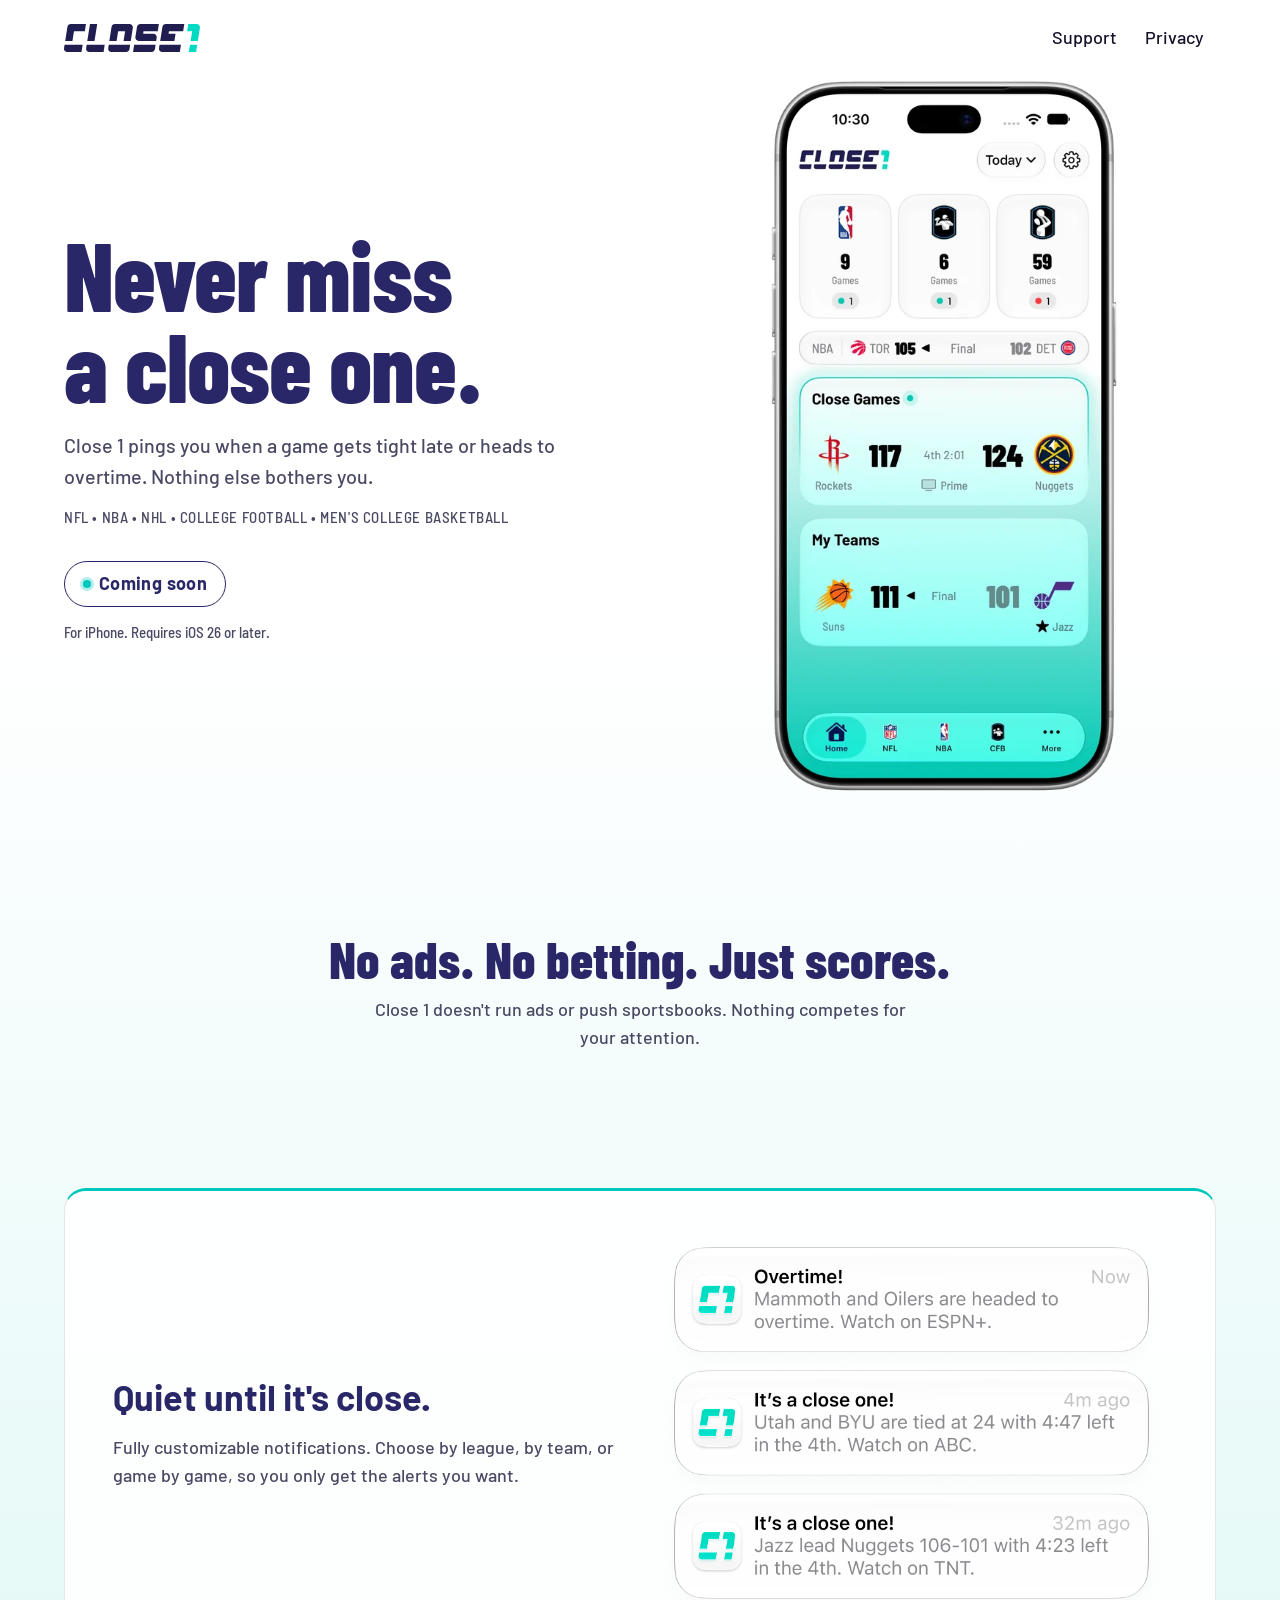
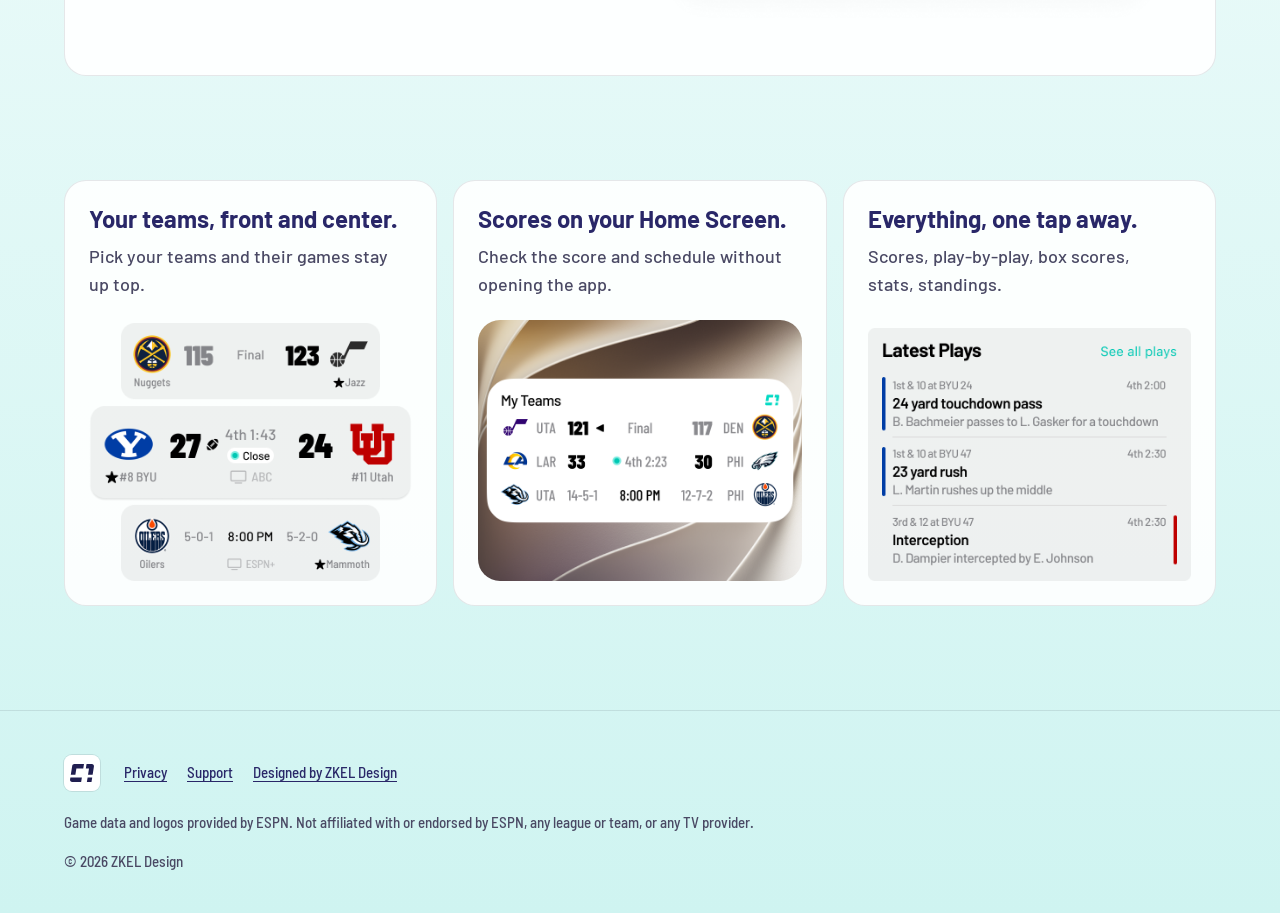
==== commit 82d141df: "Add feature images and make the notifications block the lead card - Add light/dark images to all fou" ====
--- a/index.html
+++ b/index.html
@@ -88,7 +88,7 @@
 
     <section class="section">
       <div class="container">
-        <div class="band card">
+        <div class="band">
           <h2>No ads. No betting. Just scores.</h2>
           <p>Close 1 doesn't run ads or push sportsbooks. Nothing competes for your attention.</p>
         </div>
@@ -96,15 +96,20 @@
     </section>
 
     <section class="section">
-      <div class="container feature-main">
-        <div>
-          <h2>Quiet until it's close.</h2>
-          <p class="section-text">Fully customizable notifications. Choose by league, by team, or game by game, so you only get the alerts you want.</p>
+      <div class="container">
+        <div class="feature-main card">
+          <div>
+            <h2>Quiet until it's close.</h2>
+            <p class="section-text">Fully customizable notifications. Choose by league, by team, or game by game, so you only get the alerts you want.</p>
+          </div>
+          <div class="feature-media feature-media--cutout">
+            <picture>
+              <source srcset="/images/notifications-dark.png" media="(prefers-color-scheme: dark)" width="1536" height="1228">
+              <img src="/images/notifications-light.png" width="1616" height="1228" loading="lazy"
+                   alt="Close 1 notifications for a close game and a game headed to overtime.">
+            </picture>
+          </div>
         </div>
-        <!-- Image slot: add images/notifications-light.png and -dark.png, then add a
-             <div class="feature-media"><picture>…</picture></div> here with
-             alt="Close 1 notifications for a close game and a game headed to overtime."
-             and loading="lazy". -->
       </div>
     </section>
 
@@ -114,20 +119,35 @@
           <li class="feature-card card">
             <h2>Your teams, front and center.</h2>
             <p>Pick your teams and their games stay up top.</p>
-            <!-- Image slot: images/home-light.png / home-dark.png.
-                 alt="Close 1 Home screen with My Teams games at the top." -->
+            <div class="feature-media feature-media--cutout">
+              <picture>
+                <source srcset="/images/home-dark.png" media="(prefers-color-scheme: dark)" width="1512" height="1192">
+                <img src="/images/home-light.png" width="1496" height="1192" loading="lazy"
+                     alt="Close 1 Home screen with My Teams games at the top.">
+              </picture>
+            </div>
           </li>
           <li class="feature-card card">
             <h2>Scores on your Home Screen.</h2>
             <p>Check the score and schedule without opening the app.</p>
-            <!-- Image slot: images/widgets-light.png / widgets-dark.png.
-                 alt="Close 1 My Teams and Today's Games widgets on an iPhone Home Screen." -->
+            <div class="feature-media">
+              <picture>
+                <source srcset="/images/widget-dark.png" media="(prefers-color-scheme: dark)">
+                <img src="/images/widget-light.png" width="1480" height="1192" loading="lazy"
+                     alt="Close 1 My Teams widget on an iPhone Home Screen showing a final, a live game and an upcoming game.">
+              </picture>
+            </div>
           </li>
           <li class="feature-card card">
             <h2>Everything, one tap away.</h2>
-            <p>Play-by-play, box scores, stats, standings.</p>
-            <!-- Image slot: images/follow-along-light.png / follow-along-dark.png.
-                 alt="Close 1 game details with live plays and player stats." -->
+            <p>Scores, play-by-play, box scores, stats, standings.</p>
+            <div class="feature-media feature-media--cutout">
+              <picture>
+                <source srcset="/images/follow-along-dark.png" media="(prefers-color-scheme: dark)">
+                <img src="/images/follow-along-light.png" width="1480" height="1156" loading="lazy"
+                     alt="Close 1 play-by-play for a college football game: a touchdown pass, a rush and an interception.">
+              </picture>
+            </div>
           </li>
         </ul>
       </div>
--- a/styles.css
+++ b/styles.css
@@ -59,7 +59,10 @@
   --surface: rgb(255 255 255 / 0.9);
   --surface-solid: #fafafa;
   --outline: rgb(20 19 43 / 0.1);
-  --shadow: 0 1.5rem 3rem -1.5rem rgb(41 39 104 / 0.35);
+  /* Hero glow, turned off (see .hero-media::before):
+  --hero-glow: 0.55;
+  --hero-glow-inset: 5% -12%;
+  */
 
   /* Type */
   --font-body: "Barlow", system-ui, -apple-system, "Segoe UI", Roboto, "Helvetica Neue", Arial, sans-serif;
@@ -94,7 +97,10 @@
     --surface: rgb(42 42 51 / 0.6);
     --surface-solid: #1f1e33;
     --outline: rgb(255 255 255 / 0.1);
-    --shadow: 0 1.5rem 3.5rem -1rem rgb(99 230 226 / 0.18);
+    /* Hero glow, turned off (see .hero-media::before):
+    --hero-glow: 0.22;
+    --hero-glow-inset: 15% 20%;
+    */
   }
 }
 
@@ -360,18 +366,20 @@
   justify-self: center;
 }
 
-/* Soft glow behind the phone. The hero PNGs are transparent mockups that
-   already include their own drop shadow, so the image itself gets no box. */
+/* Soft mint glow behind the phone, turned off for now. To bring it back,
+   uncomment this rule and the --hero-glow variables in both :root blocks.
+   Light mode uses the stronger, wider values so the glow shows on white.
 .hero-media::before {
   content: "";
   position: absolute;
-  inset: 15% 20%;
+  inset: var(--hero-glow-inset);
   z-index: -1;
   border-radius: 50%;
   background: var(--decor);
-  opacity: 0.22;
+  opacity: var(--hero-glow);
   filter: blur(60px);
 }
+*/
 
 .hero-media img {
   position: relative;
@@ -379,11 +387,15 @@
   height: var(--hero-phone-h);
 }
 
-/* Raw screenshots for the feature blocks: rounded corners and a soft shadow. */
+/* Feature images: no shadows. Rectangular screenshots get rounded corners. */
 .feature-media img {
   width: 100%;
   border-radius: var(--radius);
-  box-shadow: var(--shadow);
+}
+
+/* Transparent cutouts already have their own shape, so no rounding. */
+.feature-media--cutout img {
+  border-radius: 0;
 }
 
 /* Side by side: the phone sits flush under the header and the text is centered
@@ -419,10 +431,10 @@
   color: var(--text-secondary);
 }
 
-/* No-ads band */
+/* No-ads statement: set straight on the page background, centered. */
 .band {
-  padding: clamp(1.75rem, 1rem + 3vw, 3rem);
-  border-top: 3px solid var(--decor);
+  padding-block: clamp(1rem, 0.5rem + 2vw, 2rem);
+  text-align: center;
 }
 
 .band h2 {
@@ -433,16 +445,18 @@
 }
 
 .band p {
-  margin-top: 0.75rem;
+  margin: 0.75rem auto 0;
   max-width: 40rem;
   color: var(--text-secondary);
 }
 
-/* Main feature */
+/* Main feature: a card with the accent line, so it leads the feature cards. */
 .feature-main {
   display: grid;
   gap: 2rem;
   align-items: center;
+  padding: clamp(1.5rem, 1rem + 3vw, 3rem);
+  border-top: 3px solid var(--decor);
 }
 
 .feature-main h2 {
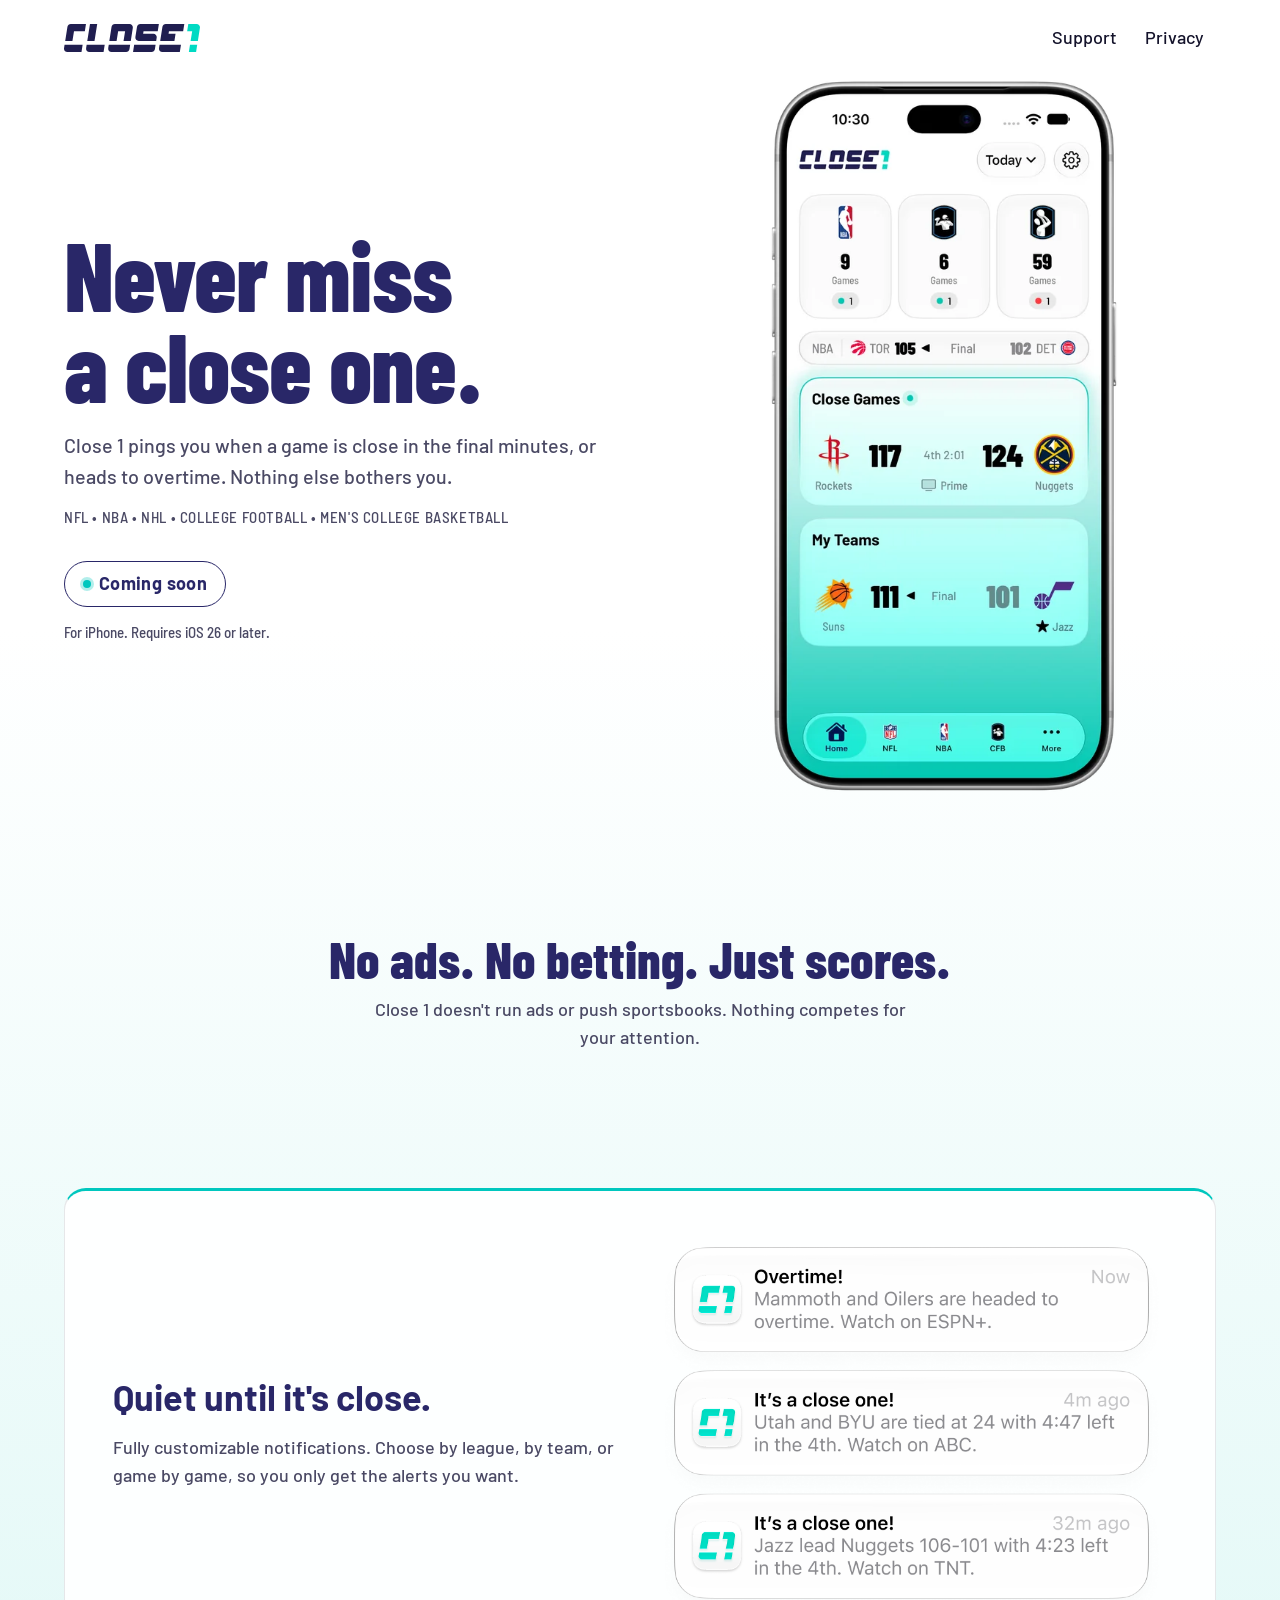
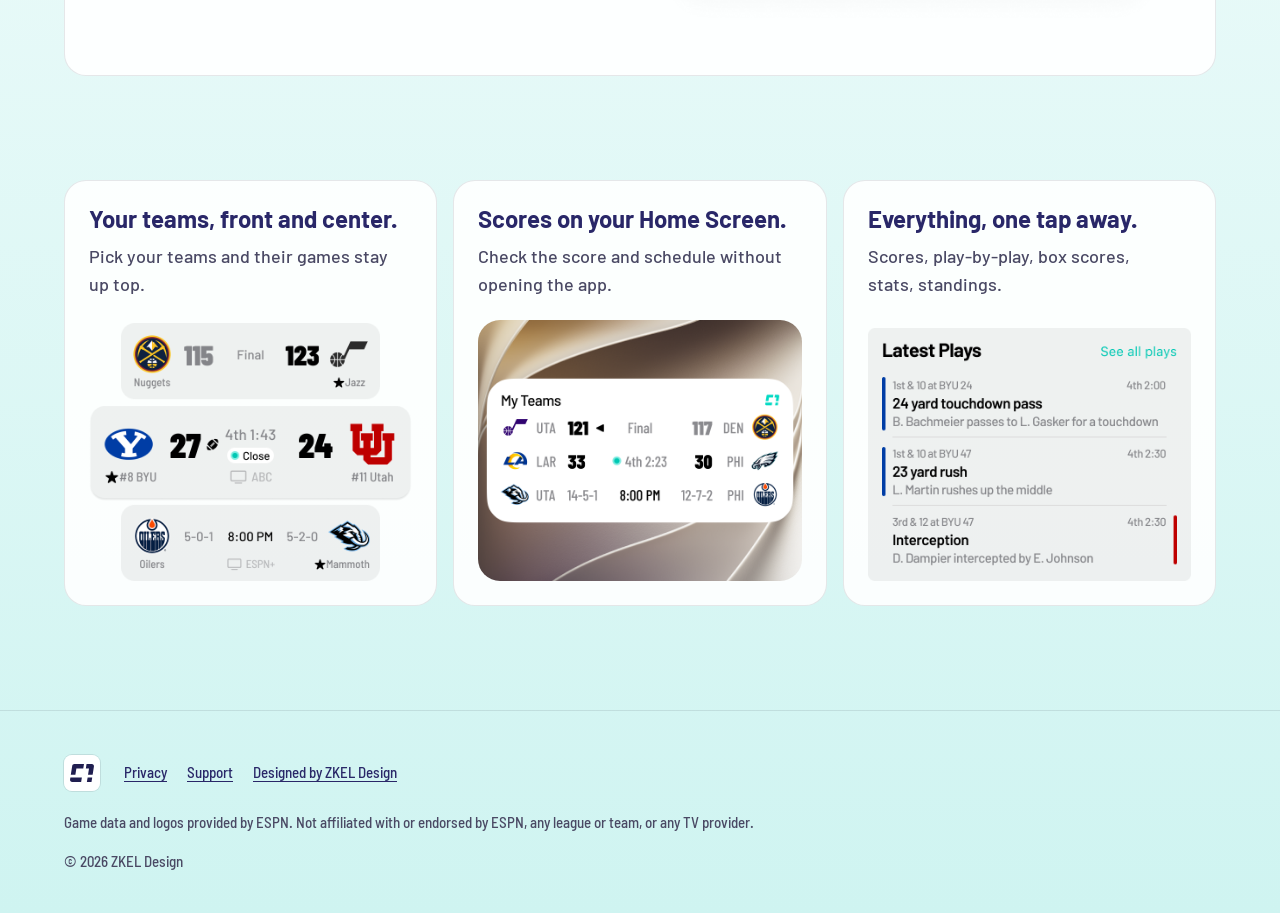
==== commit 3bccb4a8: "Clarify hero lede: close in the final minutes Replace "gets tight late" with "is close in the final " ====
--- a/index.html
+++ b/index.html
@@ -4,7 +4,7 @@
   <meta charset="utf-8">
   <meta name="viewport" content="width=device-width, initial-scale=1">
   <title>Close 1: Live Sports Scores</title>
-  <meta name="description" content="Close 1 pings you when a game gets tight late or heads to overtime. NFL, college football, NBA, NHL and men's college basketball. No ads, no betting.">
+  <meta name="description" content="Close 1 pings you when a game is close in the final minutes, or heads to overtime. NFL, college football, NBA, NHL and men's college basketball. No ads, no betting.">
   <link rel="canonical" href="https://close1app.zkeldesign.com/">
   <meta name="color-scheme" content="light dark">
   <meta name="theme-color" content="#ffffff" media="(prefers-color-scheme: light)">
@@ -16,13 +16,13 @@
   <meta property="og:type" content="website">
   <meta property="og:site_name" content="Close 1">
   <meta property="og:title" content="Close 1: Live Sports Scores">
-  <meta property="og:description" content="Close 1 pings you when a game gets tight late or heads to overtime. NFL, college football, NBA, NHL and men's college basketball. No ads, no betting.">
+  <meta property="og:description" content="Close 1 pings you when a game is close in the final minutes, or heads to overtime. NFL, college football, NBA, NHL and men's college basketball. No ads, no betting.">
   <meta property="og:url" content="https://close1app.zkeldesign.com/">
   <!-- TODO(close1): add og:image, og:image:width (1200), og:image:height (630),
        og:image:alt and twitter:image once images/og-image.png exists. -->
   <meta name="twitter:card" content="summary_large_image">
   <meta name="twitter:title" content="Close 1: Live Sports Scores">
-  <meta name="twitter:description" content="Close 1 pings you when a game gets tight late or heads to overtime. NFL, college football, NBA, NHL and men's college basketball. No ads, no betting.">
+  <meta name="twitter:description" content="Close 1 pings you when a game is close in the final minutes, or heads to overtime. NFL, college football, NBA, NHL and men's college basketball. No ads, no betting.">
 
   <link rel="icon" href="/images/favicon.svg" type="image/svg+xml">
   <link rel="icon" href="/images/favicon-32.png" type="image/png" sizes="32x32">
@@ -57,7 +57,7 @@
       <div class="container">
         <div class="hero-text">
           <h1>Never miss a close one.</h1>
-          <p class="hero-lede">Close 1 pings you when a game gets tight late or heads to overtime. Nothing else bothers you.</p>
+          <p class="hero-lede">Close 1 pings you when a game is close in the final minutes, or heads to overtime. Nothing else bothers you.</p>
           <p class="hero-leagues">NFL • NBA • NHL • College Football • Men's College Basketball</p>
           <!-- App Store badge: when the app is live, replace the "Coming soon" pill below with
                <a href="APP_STORE_URL"><img src="/images/app-store-badge-light.svg" alt="Download on the App Store" width="120" height="40"></a>
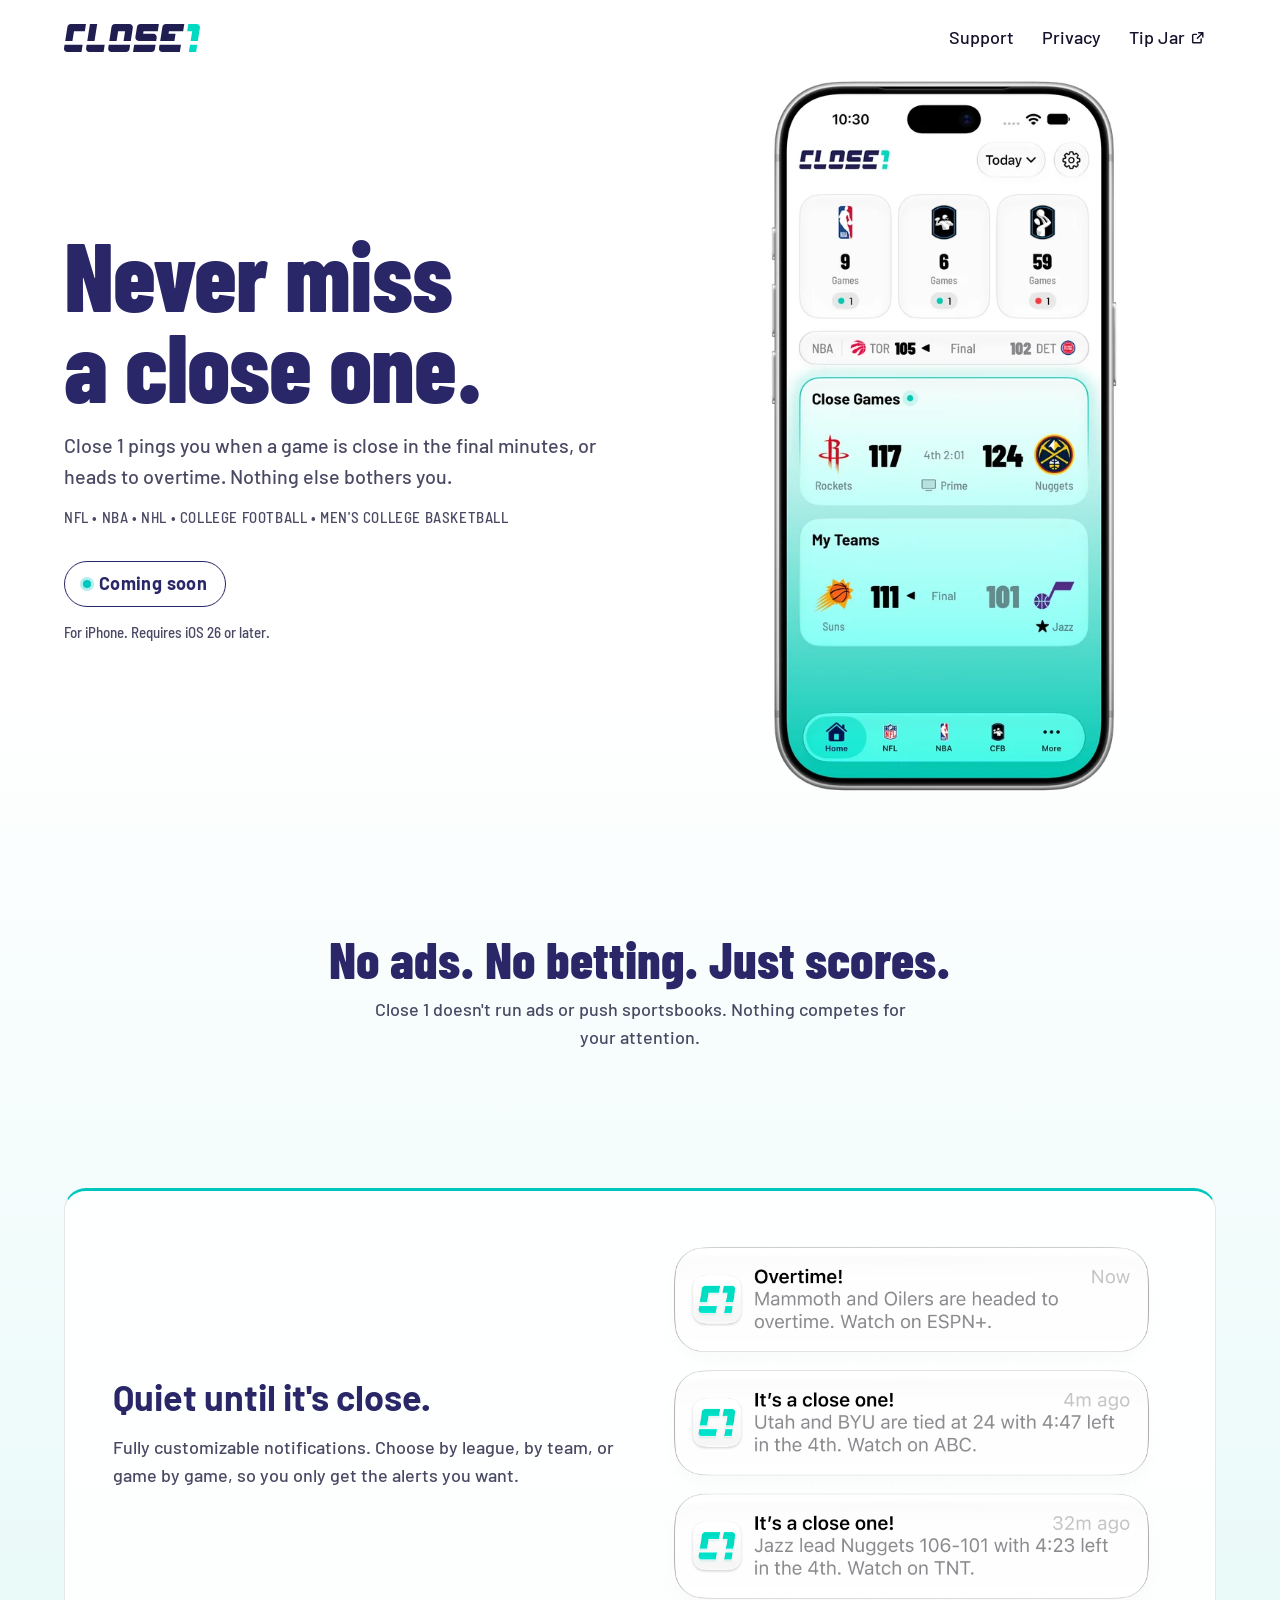
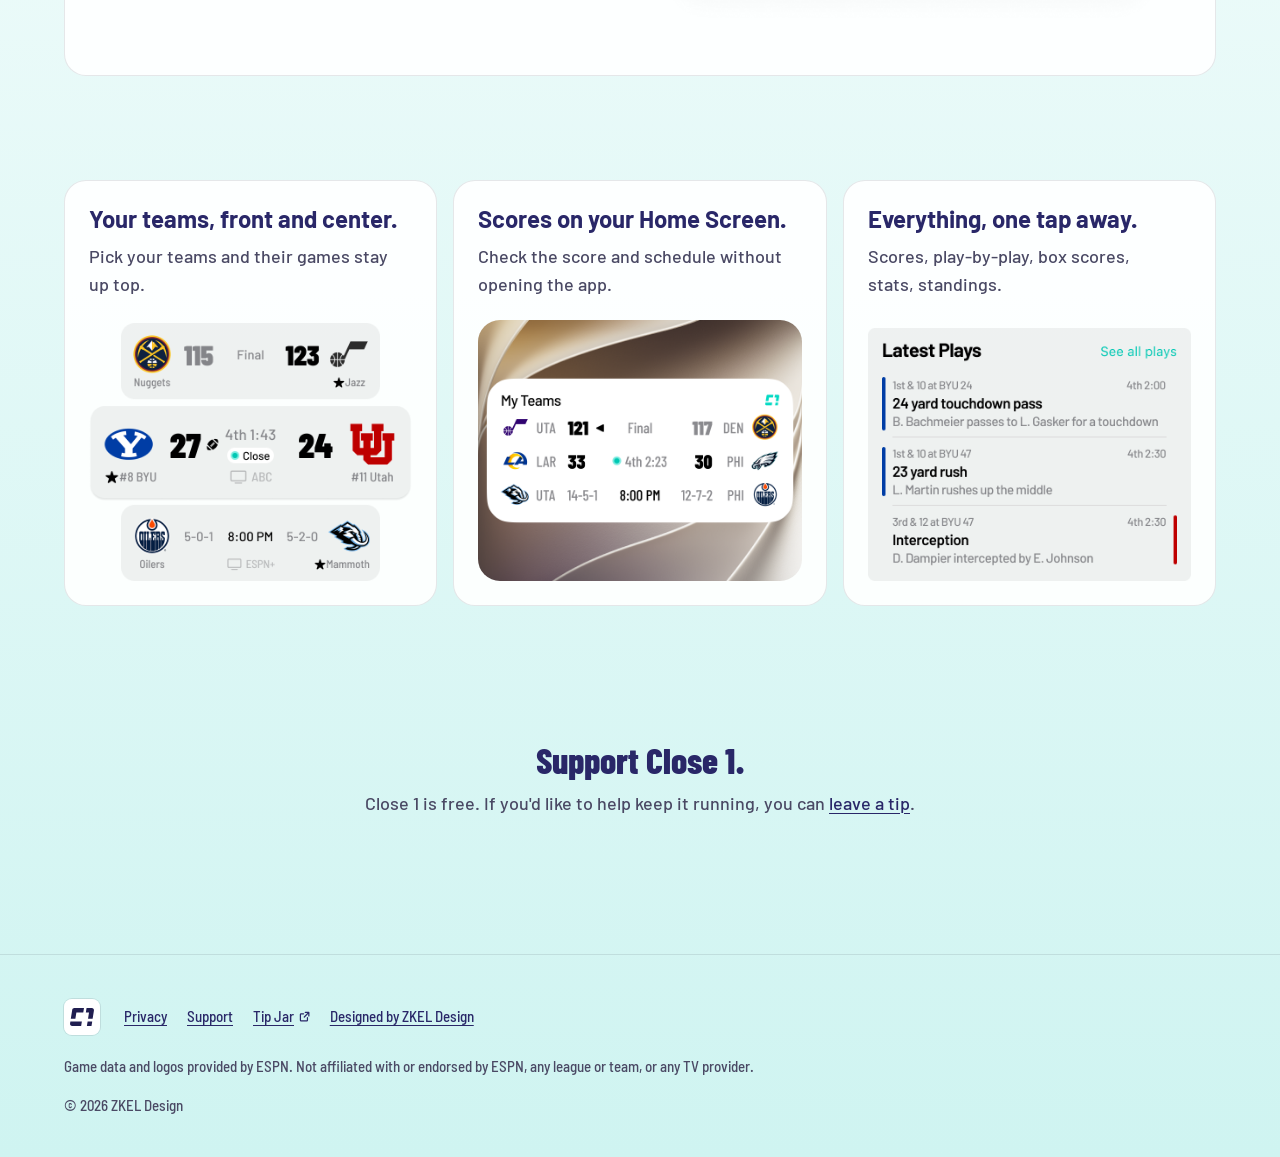
==== commit d65a7594: "Add Tip Jar link, home page tip section, and FAQ and privacy updates Link to the Buy Me a Coffee tip" ====
--- a/index.html
+++ b/index.html
@@ -47,6 +47,7 @@
         <ul>
           <li><a href="/support/">Support</a></li>
           <li><a href="/privacy/">Privacy</a></li>
+          <li><a href="https://buymeacoffee.com/zkedesign" target="_blank" rel="noopener noreferrer">Tip Jar<svg class="ext-icon" aria-hidden="true" focusable="false" viewBox="0 0 16 16" width="12" height="12" fill="none" stroke="currentColor" stroke-width="1.75" stroke-linecap="round" stroke-linejoin="round"><path d="M9 2h5v5M14 2L7.5 8.5M12 9.5V13a1 1 0 0 1-1 1H3a1 1 0 0 1-1-1V5a1 1 0 0 1 1-1h3.5"/></svg><span class="visually-hidden"> (opens in a new tab)</span></a></li>
         </ul>
       </nav>
     </div>
@@ -153,7 +154,14 @@
       </div>
     </section>
 
-    <!-- TODO(close1): add tip line when TIP_URL is available -->
+    <section class="section">
+      <div class="container">
+        <div class="band band--tip">
+          <h2>Support Close 1.</h2>
+          <p>Close 1 is free. If you'd like to help keep it running, you can <a href="https://buymeacoffee.com/zkedesign" target="_blank" rel="noopener noreferrer">leave a tip<span class="visually-hidden"> (opens in a new tab)</span></a>.</p>
+        </div>
+      </div>
+    </section>
   </main>
 
   <footer class="site-footer">
@@ -166,6 +174,7 @@
         <ul class="footer-links">
           <li><a href="/privacy/">Privacy</a></li>
           <li><a href="/support/">Support</a></li>
+          <li><a href="https://buymeacoffee.com/zkedesign" target="_blank" rel="noopener noreferrer">Tip Jar<svg class="ext-icon" aria-hidden="true" focusable="false" viewBox="0 0 16 16" width="12" height="12" fill="none" stroke="currentColor" stroke-width="1.75" stroke-linecap="round" stroke-linejoin="round"><path d="M9 2h5v5M14 2L7.5 8.5M12 9.5V13a1 1 0 0 1-1 1H3a1 1 0 0 1-1-1V5a1 1 0 0 1 1-1h3.5"/></svg><span class="visually-hidden"> (opens in a new tab)</span></a></li>
           <li><a href="https://zkeldesign.com">Designed by ZKEL Design</a></li>
         </ul>
       </div>
--- a/styles.css
+++ b/styles.css
@@ -268,6 +268,18 @@
   border-radius: 999px;
 }
 
+/* "Opens in a new tab" arrow on external links. */
+.ext-icon {
+  /* The global svg rule makes svgs display:block, which pushed this icon onto
+     its own line in running text. */
+  display: inline-block;
+  flex: none;
+  width: 0.75em;
+  height: 0.75em;
+  margin-left: 0.3em;
+  vertical-align: baseline;
+}
+
 .site-nav a:hover {
   background: var(--surface);
   box-shadow: inset 0 0 0 1px var(--outline);
@@ -499,10 +511,13 @@
   padding-top: 0.75rem;
 }
 
-/* Tip line (home page only) */
-.tip {
-  color: var(--text-secondary);
-  text-align: center;
+/* Tip jar band (home page only): same layout as the no-ads band, quieter heading. */
+.band--tip h2 {
+  font-size: var(--step-2);
+}
+
+.band--tip a {
+  white-space: nowrap;
 }
 
 /* ---------- Content pages (support, privacy, 404) ---------- */
